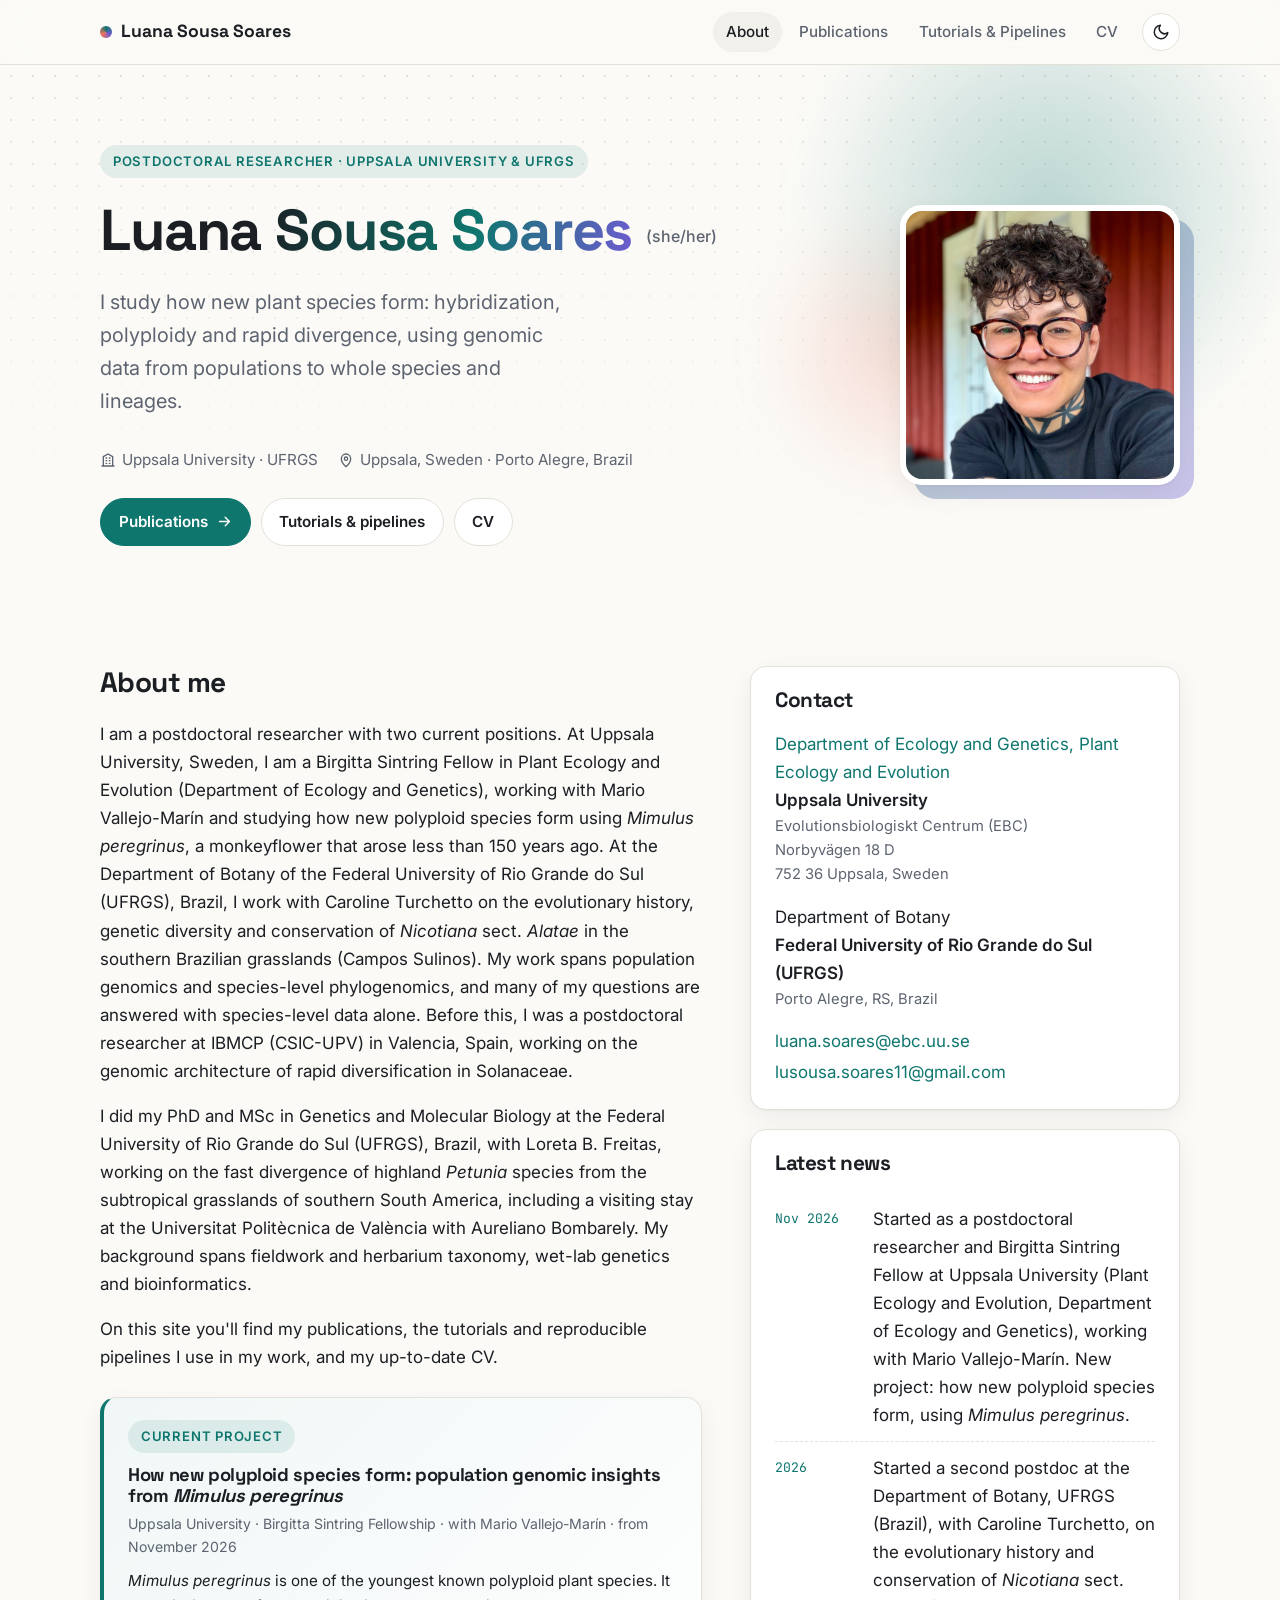
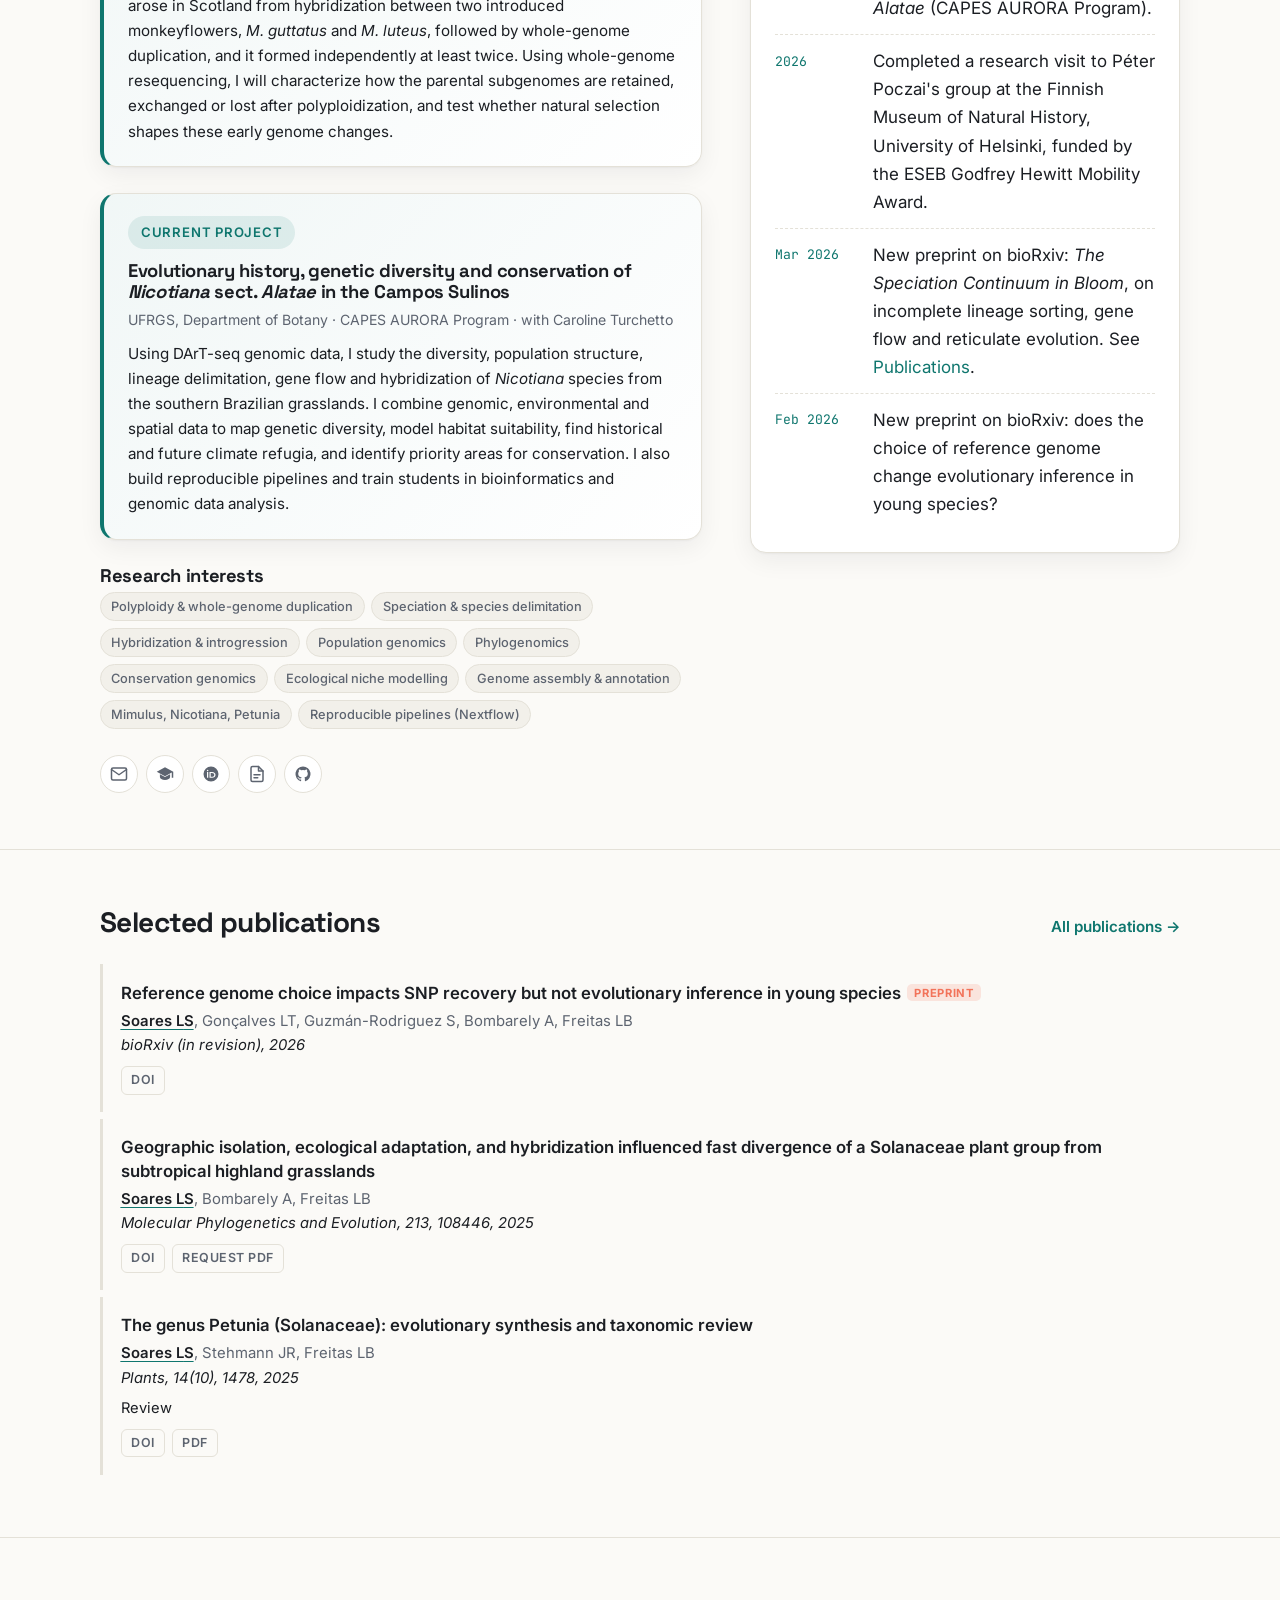
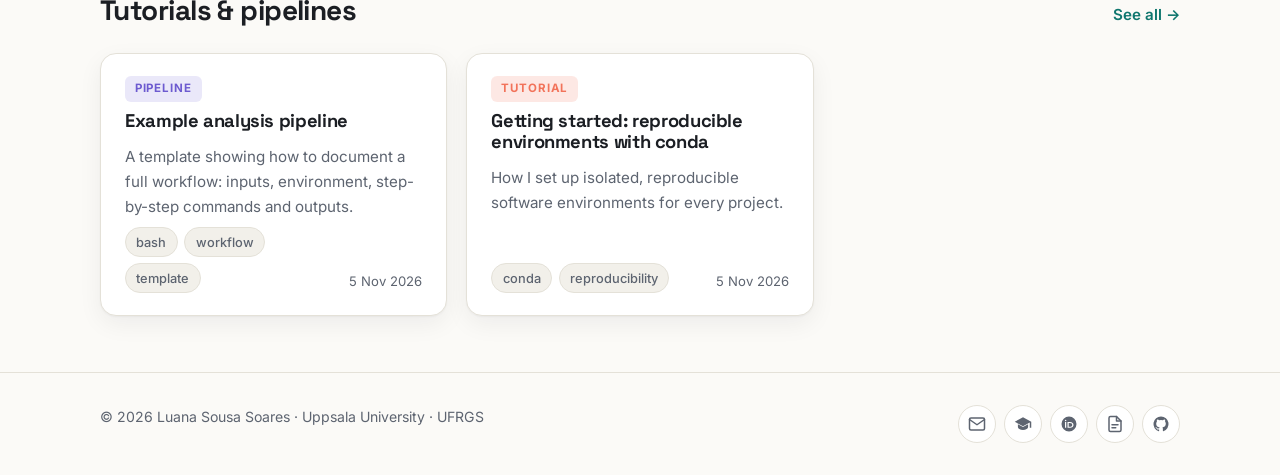
==== index.html @ 5a145ae0 "Move site to root" ====
<!DOCTYPE html>
<html lang="en">
<head>
<title>Luana Sousa Soares · Researcher</title>
<meta name="description" content="Personal research website: publications, tutorials, pipelines and CV.">
<meta charset="utf-8">
<meta name="viewport" content="width=device-width, initial-scale=1">
<link rel="preconnect" href="https://fonts.googleapis.com">
<link rel="preconnect" href="https://fonts.gstatic.com" crossorigin>
<link href="https://fonts.googleapis.com/css2?family=Inter:wght@400;500;600;700&family=JetBrains+Mono:wght@400;500&family=Space+Grotesk:wght@500;700&display=swap" rel="stylesheet">
<link rel="icon" href="assets/img/favicon.svg" type="image/svg+xml">
<link rel="stylesheet" href="assets/css/style.css">
<script src="assets/js/site.js"></script>
</head>
<body data-page="home">
<main>
  <section class="hero"><div class="container" id="hero"></div></section>
  <section class="block"><div class="container two-col" id="about"></div></section>
  <section class="block"><div class="container">
    <div class="section-head"><h2>Selected publications</h2><a href="publications.html">All publications →</a></div>
    <div id="featured-pubs"></div>
  </div></section>
  <section class="block"><div class="container">
    <div class="section-head"><h2>Tutorials &amp; pipelines</h2><a href="tutorials.html">See all →</a></div>
    <div class="grid-cards" id="latest-tuts"></div>
  </div></section>
</main>
</body>
</html>
---- assets/css/style.css ----
/* ==========================================================
   Research website — main stylesheet
   Change the colors below to re-theme the whole site.
   ========================================================== */
:root {
  --accent: #0f766e;        /* deep teal */
  --accent-2: #f2735a;      /* coral */
  --accent-3: #6d5bd0;      /* violet */
  --bg: #fbfaf7;
  --surface: #ffffff;
  --surface-2: #f2f0ea;
  --text: #1b1e23;
  --muted: #5d6470;
  --border: #e4e1d8;
  --shadow: 0 1px 2px rgba(20,20,30,.04), 0 8px 24px rgba(20,20,30,.06);
  --radius: 16px;
  --max: 1080px;
  --font-body: "Inter", system-ui, -apple-system, "Segoe UI", sans-serif;
  --font-display: "Space Grotesk", "Inter", system-ui, sans-serif;
  --font-mono: "JetBrains Mono", ui-monospace, SFMono-Regular, Menlo, monospace;
}
[data-theme="dark"] {
  --accent: #2dd4bf;
  --accent-2: #ff8f78;
  --accent-3: #a497ff;
  --bg: #0e1116;
  --surface: #161a21;
  --surface-2: #1d222b;
  --text: #e8eaee;
  --muted: #9aa3b1;
  --border: #2a303a;
  --shadow: 0 1px 2px rgba(0,0,0,.3), 0 8px 24px rgba(0,0,0,.3);
}

* { box-sizing: border-box; }
html { scroll-behavior: smooth; }
body {
  margin: 0;
  font-family: var(--font-body);
  font-size: 17px;
  line-height: 1.65;
  color: var(--text);
  background: var(--bg);
  -webkit-font-smoothing: antialiased;
  transition: background .25s, color .25s;
}
a { color: var(--accent); text-decoration: none; }
a:hover { text-decoration: underline; text-underline-offset: 3px; }
img { max-width: 100%; display: block; }
h1, h2, h3 { font-family: var(--font-display); line-height: 1.15; letter-spacing: -.02em; }
h1 { font-size: clamp(2.3rem, 5vw, 3.6rem); margin: 0 0 .4em; }
h2 { font-size: 1.75rem; margin: 0 0 .8em; }
h3 { font-size: 1.15rem; margin: 0 0 .3em; }
.container { width: min(var(--max), 100% - 2.5rem); margin-inline: auto; }
.muted { color: var(--muted); }

/* ---------- Nav ---------- */
.nav {
  position: sticky; top: 0; z-index: 50;
  backdrop-filter: saturate(180%) blur(12px);
  background: color-mix(in srgb, var(--bg) 82%, transparent);
  border-bottom: 1px solid var(--border);
}
.nav .container { display: flex; align-items: center; justify-content: space-between; height: 64px; gap: 1rem; }
.brand { font-family: var(--font-display); font-weight: 700; font-size: 1.1rem; color: var(--text); display: flex; align-items: center; gap: .55rem; }
.brand:hover { text-decoration: none; }
.brand-dot { width: 12px; height: 12px; border-radius: 50%; background: conic-gradient(var(--accent), var(--accent-3), var(--accent-2), var(--accent)); }
.nav-links { display: flex; align-items: center; gap: .3rem; }
.nav-links a {
  color: var(--muted); font-weight: 500; font-size: .95rem;
  padding: .45rem .8rem; border-radius: 999px;
}
.nav-links a:hover { color: var(--text); background: var(--surface-2); text-decoration: none; }
.nav-links a.active { color: var(--text); background: var(--surface-2); }
.icon-btn {
  border: 1px solid var(--border); background: var(--surface); color: var(--text);
  width: 38px; height: 38px; border-radius: 50%; cursor: pointer;
  display: inline-grid; place-items: center; margin-left: .4rem;
}
.icon-btn svg { width: 18px; height: 18px; }
.menu-btn { display: none; }
@media (max-width: 760px) {
  .menu-btn { display: inline-grid; }
  .nav-links {
    position: absolute; top: 64px; left: 0; right: 0; flex-direction: column; align-items: stretch;
    background: var(--bg); border-bottom: 1px solid var(--border); padding: .6rem 1.2rem 1rem;
    display: none;
  }
  .nav-links.open { display: flex; }
  .nav-links .icon-btn { align-self: flex-start; margin: .4rem 0 0; }
}

/* ---------- Hero ---------- */
.hero { position: relative; overflow: hidden; padding: 5rem 0 4rem; }
.hero::before {
  content: ""; position: absolute; inset: -40% -10% auto auto; width: 720px; height: 720px;
  background:
    radial-gradient(closest-side, color-mix(in srgb, var(--accent) 28%, transparent), transparent 70%),
    radial-gradient(closest-side at 30% 70%, color-mix(in srgb, var(--accent-2) 22%, transparent), transparent 70%);
  filter: blur(20px); z-index: -1;
}
.hero::after {
  content: ""; position: absolute; inset: 0; z-index: -2;
  background-image: radial-gradient(var(--border) 1px, transparent 1px);
  background-size: 22px 22px;
  mask-image: linear-gradient(to bottom, #000 0%, transparent 85%);
}
.hero-grid { display: grid; grid-template-columns: 1fr 280px; gap: 3.5rem; align-items: center; }
.eyebrow {
  display: inline-flex; align-items: center; gap: .5rem;
  font-size: .82rem; font-weight: 600; letter-spacing: .06em; text-transform: uppercase;
  color: var(--accent); background: color-mix(in srgb, var(--accent) 10%, transparent);
  padding: .35rem .8rem; border-radius: 999px; margin-bottom: 1.2rem;
}
.hero .tagline { font-size: 1.25rem; color: var(--muted); max-width: 36ch; margin: 0 0 1.8rem; }
.hero .name-grad {
  background: linear-gradient(100deg, var(--text) 30%, var(--accent) 70%, var(--accent-3));
  -webkit-background-clip: text; background-clip: text; color: transparent;
}
.photo-wrap { position: relative; }
.photo-wrap img {
  width: 100%; aspect-ratio: 1; object-fit: cover; border-radius: 22px;
  box-shadow: var(--shadow); border: 6px solid var(--surface);
}
.photo-wrap::before {
  content: ""; position: absolute; inset: 14px -14px -14px 14px; z-index: -1;
  border-radius: 22px;
  background: linear-gradient(135deg, var(--accent), var(--accent-3));
  opacity: .35;
}
.meta-row { display: flex; flex-wrap: wrap; gap: .5rem 1.2rem; color: var(--muted); font-size: .95rem; margin-bottom: 1.6rem; }
.meta-row span { display: inline-flex; align-items: center; gap: .4rem; }
.meta-row svg { width: 16px; height: 16px; }
@media (max-width: 760px) {
  .hero { padding: 3rem 0 2.5rem; }
  .hero-grid { grid-template-columns: 1fr; gap: 2rem; }
  .photo-wrap { width: 200px; order: -1; }
}

/* ---------- Buttons & chips ---------- */
.btn-row { display: flex; flex-wrap: wrap; gap: .6rem; }
.btn {
  display: inline-flex; align-items: center; gap: .5rem;
  padding: .65rem 1.1rem; border-radius: 999px; font-weight: 600; font-size: .95rem;
  border: 1px solid var(--border); background: var(--surface); color: var(--text);
  transition: transform .15s, box-shadow .15s, border-color .15s;
}
.btn:hover { text-decoration: none; transform: translateY(-1px); box-shadow: var(--shadow); border-color: var(--accent); }
.btn.primary { background: var(--accent); border-color: var(--accent); color: #fff; }
[data-theme="dark"] .btn.primary { color: #0e1116; }
.btn svg { width: 17px; height: 17px; }
.chip {
  display: inline-block; font-size: .8rem; font-weight: 500; padding: .2rem .65rem; border-radius: 999px;
  background: var(--surface-2); color: var(--muted); border: 1px solid var(--border);
}
.chips { display: flex; flex-wrap: wrap; gap: .4rem; }

/* ---------- Sections & cards ---------- */
section.block { padding: 3.5rem 0; }
section.block + section.block { border-top: 1px solid var(--border); }
.section-head { display: flex; align-items: baseline; justify-content: space-between; gap: 1rem; margin-bottom: 1.6rem; }
.section-head h2 { margin: 0; }
.section-head a { font-weight: 600; font-size: .95rem; }
.two-col { display: grid; grid-template-columns: 1.4fr 1fr; gap: 3rem; }
@media (max-width: 860px) { .two-col { grid-template-columns: 1fr; gap: 2rem; } }
.card {
  background: var(--surface); border: 1px solid var(--border); border-radius: var(--radius);
  padding: 1.4rem 1.5rem; box-shadow: var(--shadow);
}
.grid-cards { display: grid; grid-template-columns: repeat(auto-fill, minmax(300px, 1fr)); gap: 1.2rem; }
a.card { color: inherit; display: flex; flex-direction: column; gap: .5rem; transition: transform .18s, border-color .18s; }
a.card:hover { text-decoration: none; transform: translateY(-3px); border-color: var(--accent); }
.card .kind {
  align-self: flex-start; font-size: .72rem; font-weight: 700; letter-spacing: .08em; text-transform: uppercase;
  padding: .2rem .6rem; border-radius: 6px;
}
.kind.pipeline { background: color-mix(in srgb, var(--accent-3) 14%, transparent); color: var(--accent-3); }
.kind.tutorial { background: color-mix(in srgb, var(--accent-2) 16%, transparent); color: var(--accent-2); }
.card .summary { color: var(--muted); font-size: .95rem; margin: 0; flex: 1; }
.card .foot { display: flex; justify-content: space-between; align-items: flex-end; gap: .6rem; font-size: .82rem; color: var(--muted); }
.card .foot > span { white-space: nowrap; }

/* News */
.news { list-style: none; padding: 0; margin: 0; }
.news li { display: grid; grid-template-columns: 82px 1fr; gap: 1rem; padding: .75rem 0; border-bottom: 1px dashed var(--border); }
.news li:last-child { border-bottom: 0; }
.news .date { font-family: var(--font-mono); font-size: .82rem; color: var(--accent); padding-top: .2rem; }

/* ---------- Publications ---------- */
.page-head { padding: 3.5rem 0 1.5rem; }
.page-head p { color: var(--muted); font-size: 1.1rem; max-width: 60ch; margin: 0; }
.toolbar { display: flex; flex-wrap: wrap; gap: .6rem; align-items: center; margin: 1.5rem 0 1rem; }
.toolbar input {
  flex: 1 1 260px; padding: .65rem 1rem; border-radius: 999px; border: 1px solid var(--border);
  background: var(--surface); color: var(--text); font: inherit; font-size: .95rem;
}
.toolbar input:focus { outline: 2px solid color-mix(in srgb, var(--accent) 40%, transparent); border-color: var(--accent); }
.filter {
  padding: .45rem .9rem; border-radius: 999px; border: 1px solid var(--border); cursor: pointer;
  background: var(--surface); color: var(--muted); font: inherit; font-size: .88rem; font-weight: 500;
}
.filter.on { background: var(--text); color: var(--bg); border-color: var(--text); }
.year-group { margin-top: 2rem; }
.year-label {
  font-family: var(--font-display); font-size: 1.4rem; font-weight: 700; color: var(--muted);
  display: flex; align-items: center; gap: 1rem; margin-bottom: .6rem;
}
.year-label::after { content: ""; flex: 1; height: 1px; background: var(--border); }
.pub { padding: 1.1rem 0 1.1rem 1.1rem; border-left: 3px solid var(--border); margin-bottom: .4rem; transition: border-color .2s; }
.pub:hover { border-left-color: var(--accent); }
.pub .t { font-weight: 600; font-size: 1.05rem; line-height: 1.4; margin-bottom: .2rem; }
.pub .a { color: var(--muted); font-size: .93rem; }
.pub .a .me { color: var(--text); font-weight: 600; text-decoration: underline; text-decoration-color: var(--accent); text-underline-offset: 3px; }
.pub .v { font-style: italic; font-size: .93rem; }
.pub .n { font-size: .92rem; margin: .35rem 0 0; }
.pub .links { display: flex; flex-wrap: wrap; gap: .4rem; margin-top: .55rem; }
.pub .links a {
  font-size: .78rem; font-weight: 600; text-transform: uppercase; letter-spacing: .04em;
  padding: .18rem .6rem; border-radius: 6px; border: 1px solid var(--border); color: var(--muted);
}
.pub .links a:hover { color: var(--accent); border-color: var(--accent); text-decoration: none; }
.badge { font-size: .7rem; font-weight: 700; text-transform: uppercase; letter-spacing: .06em; padding: .1rem .45rem; border-radius: 5px; margin-left: .4rem; vertical-align: 2px; }
.badge.preprint { background: color-mix(in srgb, var(--accent-2) 16%, transparent); color: var(--accent-2); }
.badge.conference { background: color-mix(in srgb, var(--accent-3) 14%, transparent); color: var(--accent-3); }
.badge.thesis { background: var(--surface-2); color: var(--muted); }
.empty { color: var(--muted); padding: 2rem 0; }

/* ---------- Tutorial article ---------- */
.article-wrap { display: grid; grid-template-columns: 1fr 220px; gap: 3rem; padding: 2.5rem 0 4rem; }
@media (max-width: 960px) { .article-wrap { grid-template-columns: 1fr; } .toc { display: none; } }
.back { display: inline-flex; gap: .4rem; align-items: center; font-weight: 600; font-size: .92rem; margin-bottom: 1.5rem; }
.article { min-width: 0; }
.article h1 { font-size: clamp(2rem, 4vw, 2.8rem); }
.article h2 { font-size: 1.5rem; margin-top: 2.2em; padding-top: .4em; }
.article h3 { margin-top: 1.6em; }
.article blockquote {
  margin: 1.4em 0; padding: .9rem 1.2rem; border-radius: 12px;
  background: color-mix(in srgb, var(--accent) 8%, var(--surface)); border-left: 4px solid var(--accent);
}
.article blockquote p { margin: 0; }
.article code { font-family: var(--font-mono); font-size: .86em; background: var(--surface-2); padding: .12em .4em; border-radius: 5px; }
.article pre { position: relative; background: #12161d; color: #e6e9ef; border-radius: 12px; padding: 1.1rem 1.2rem; overflow-x: auto; font-size: .87rem; line-height: 1.55; border: 1px solid #252b36; }
.article pre code, .article pre code.hljs { background: none; padding: 0; color: inherit; font-size: inherit; }
.copy-btn {
  position: absolute; top: .55rem; right: .55rem; font: 600 .72rem var(--font-body); letter-spacing: .04em;
  background: #252b36; color: #c9cfda; border: 0; border-radius: 6px; padding: .3rem .6rem; cursor: pointer; opacity: 0; transition: opacity .15s;
}
.article pre:hover .copy-btn { opacity: 1; }
.article table { width: 100%; border-collapse: collapse; font-size: .93rem; margin: 1.2em 0; display: block; overflow-x: auto; }
.article th, .article td { text-align: left; padding: .55rem .8rem; border-bottom: 1px solid var(--border); }
.article th { background: var(--surface-2); font-weight: 600; }
.article-meta { display: flex; flex-wrap: wrap; gap: .5rem; align-items: center; margin-bottom: 1.5rem; color: var(--muted); font-size: .9rem; }
.toc { position: sticky; top: 90px; align-self: start; font-size: .88rem; }
.toc strong { display: block; font-size: .75rem; text-transform: uppercase; letter-spacing: .08em; color: var(--muted); margin-bottom: .6rem; }
.toc a { display: block; color: var(--muted); padding: .25rem 0 .25rem .8rem; border-left: 2px solid var(--border); }
.toc a:hover { color: var(--accent); border-left-color: var(--accent); text-decoration: none; }

/* ---------- CV ---------- */
.cv-section { margin-bottom: 2.6rem; }
.cv-section h2 { font-size: 1.3rem; display: flex; align-items: center; gap: .7rem; }
.cv-section h2::before { content: ""; width: 10px; height: 10px; border-radius: 3px; background: var(--accent); transform: rotate(45deg); }
.cv-item { display: grid; grid-template-columns: 150px 1fr; gap: 1.2rem; padding: .7rem 0; border-bottom: 1px solid var(--border); }
.cv-item:last-child { border-bottom: 0; }
.cv-item .when { font-family: var(--font-mono); font-size: .85rem; color: var(--muted); padding-top: .15rem; }
.cv-item .what { font-weight: 600; }
.cv-item .where { color: var(--muted); }
.cv-item .details { font-size: .93rem; margin-top: .15rem; }
@media (max-width: 600px) { .cv-item { grid-template-columns: 1fr; gap: .1rem; } }

/* ---------- Footer ---------- */
footer { border-top: 1px solid var(--border); padding: 2rem 0; color: var(--muted); font-size: .88rem; }
footer .container { display: flex; flex-wrap: wrap; justify-content: space-between; gap: 1rem; }
.social { display: flex; gap: .5rem; }
.social a {
  width: 38px; height: 38px; display: inline-grid; place-items: center; border-radius: 50%;
  border: 1px solid var(--border); color: var(--muted); background: var(--surface);
}
.social a:hover { color: var(--accent); border-color: var(--accent); }
.social svg { width: 18px; height: 18px; }

/* ---------- Print (CV page prints nicely) ---------- */
@media print {
  .nav, footer, .no-print { display: none !important; }
  body { background: #fff; color: #000; font-size: 12pt; }
  .card { box-shadow: none; }
}

/* Fade-in */
.reveal { opacity: 0; transform: translateY(10px); animation: rise .6s ease forwards; }
@keyframes rise { to { opacity: 1; transform: none; } }
@media (prefers-reduced-motion: reduce) { .reveal { animation: none; opacity: 1; transform: none; } html { scroll-behavior: auto; } }

.pronouns { font-family: var(--font-body); font-size: 1rem; font-weight: 500; color: var(--muted); letter-spacing: 0; vertical-align: middle; white-space: nowrap; }
.project-card { margin: 1.6rem 0; border-left: 4px solid var(--accent); background: linear-gradient(135deg, color-mix(in srgb, var(--accent) 6%, var(--surface)), var(--surface)); }
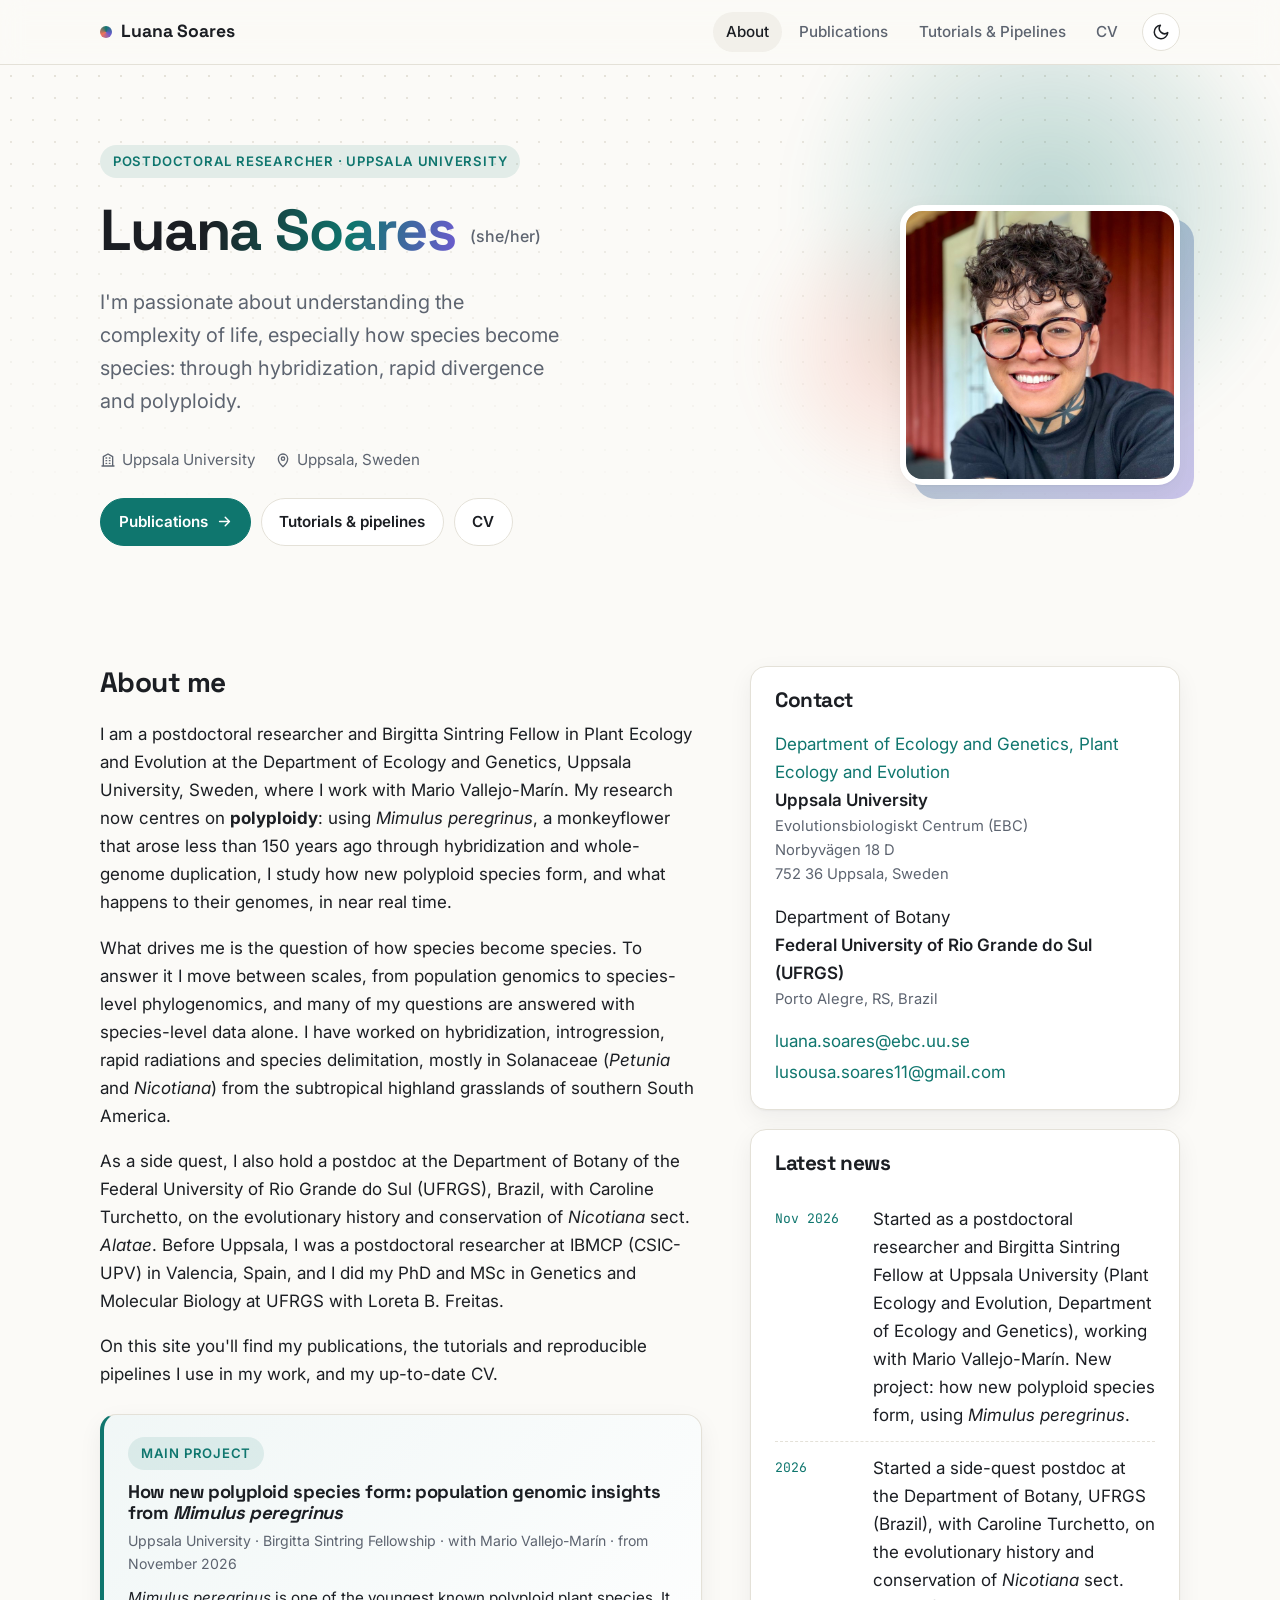
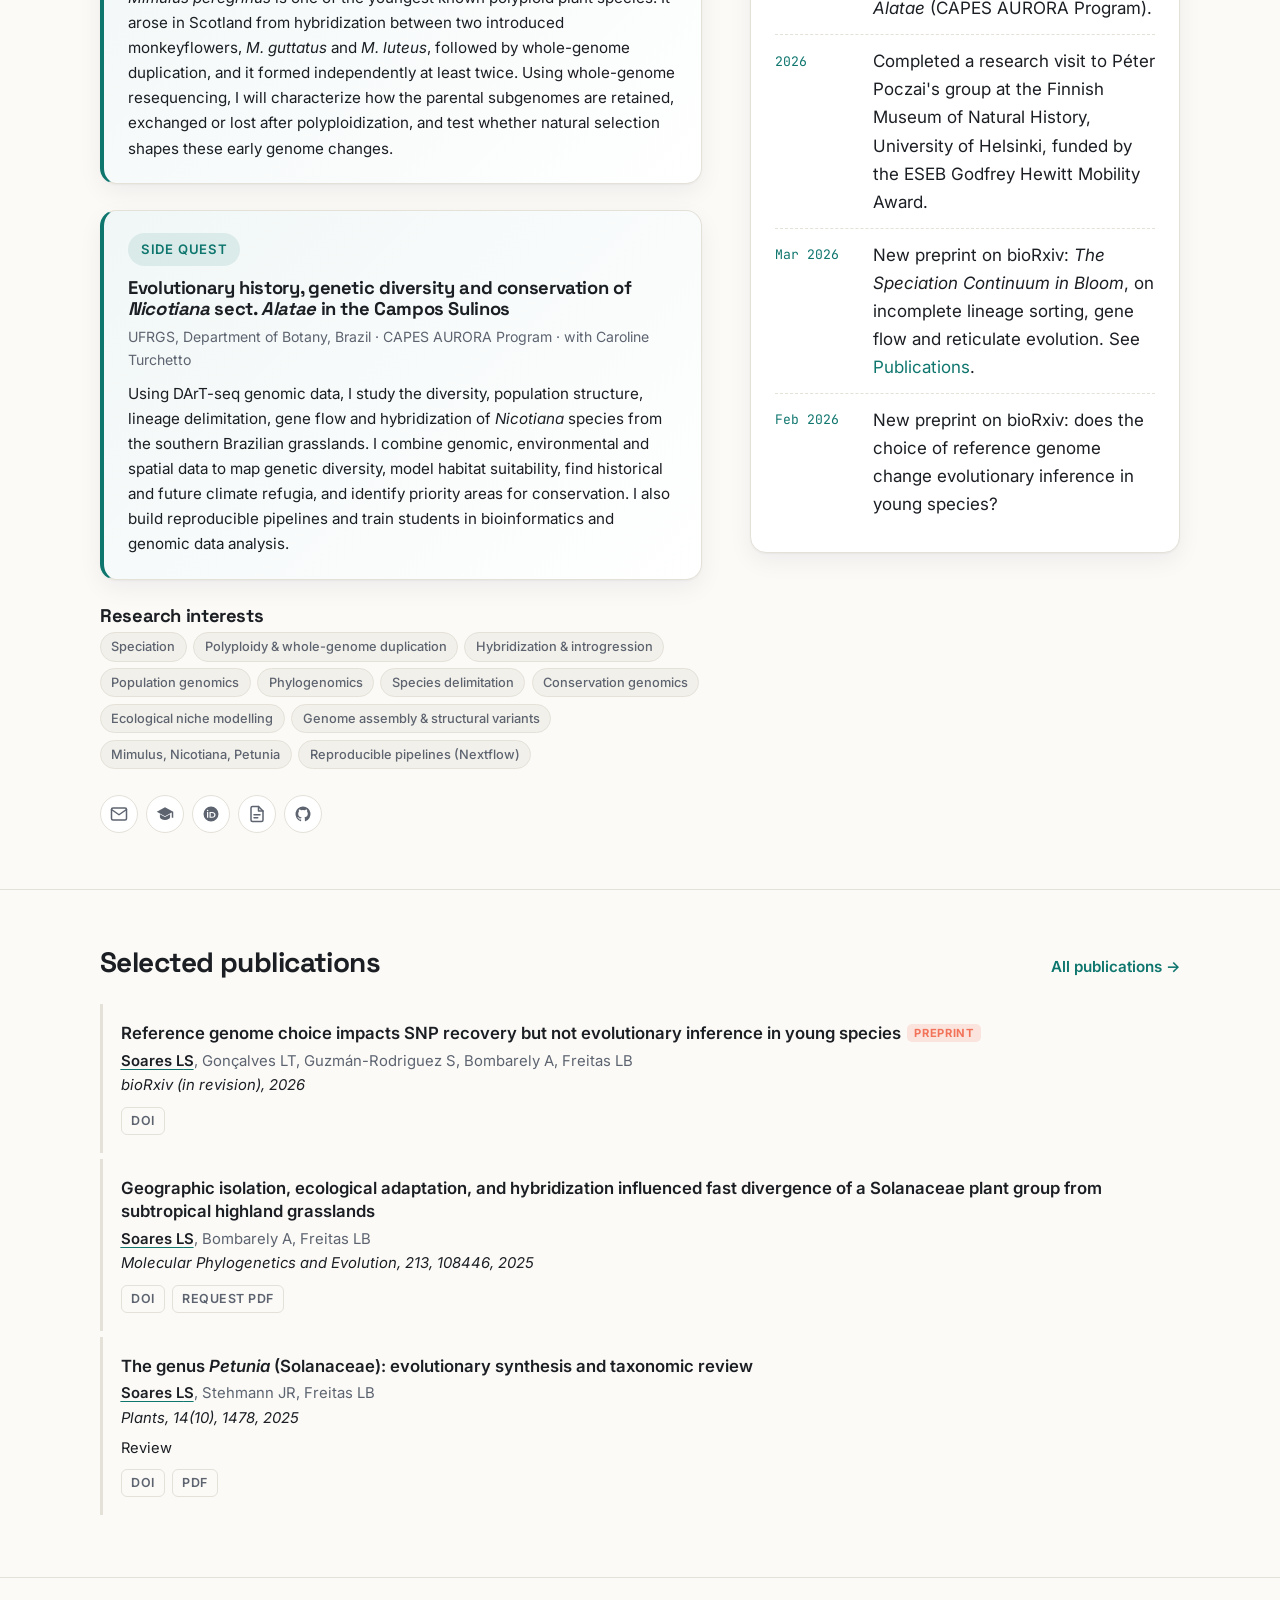
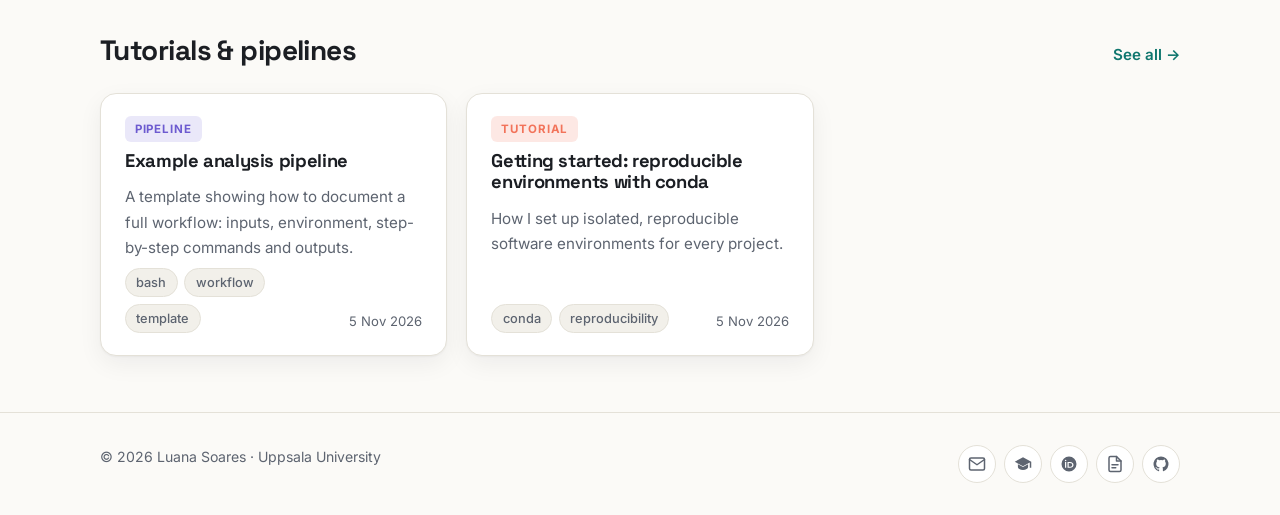
==== commit 889511ab: "Update profile, bio, side quest and courses Co-Authored-By: Claude Opus 5.5 <noreply@anthropic.com> " ====
--- a/index.html
+++ b/index.html
@@ -1,7 +1,7 @@
 <!DOCTYPE html>
 <html lang="en">
 <head>
-<title>Luana Sousa Soares · Researcher</title>
+<title>Luana Soares · Researcher</title>
 <meta name="description" content="Personal research website: publications, tutorials, pipelines and CV.">
 <meta charset="utf-8">
 <meta name="viewport" content="width=device-width, initial-scale=1">
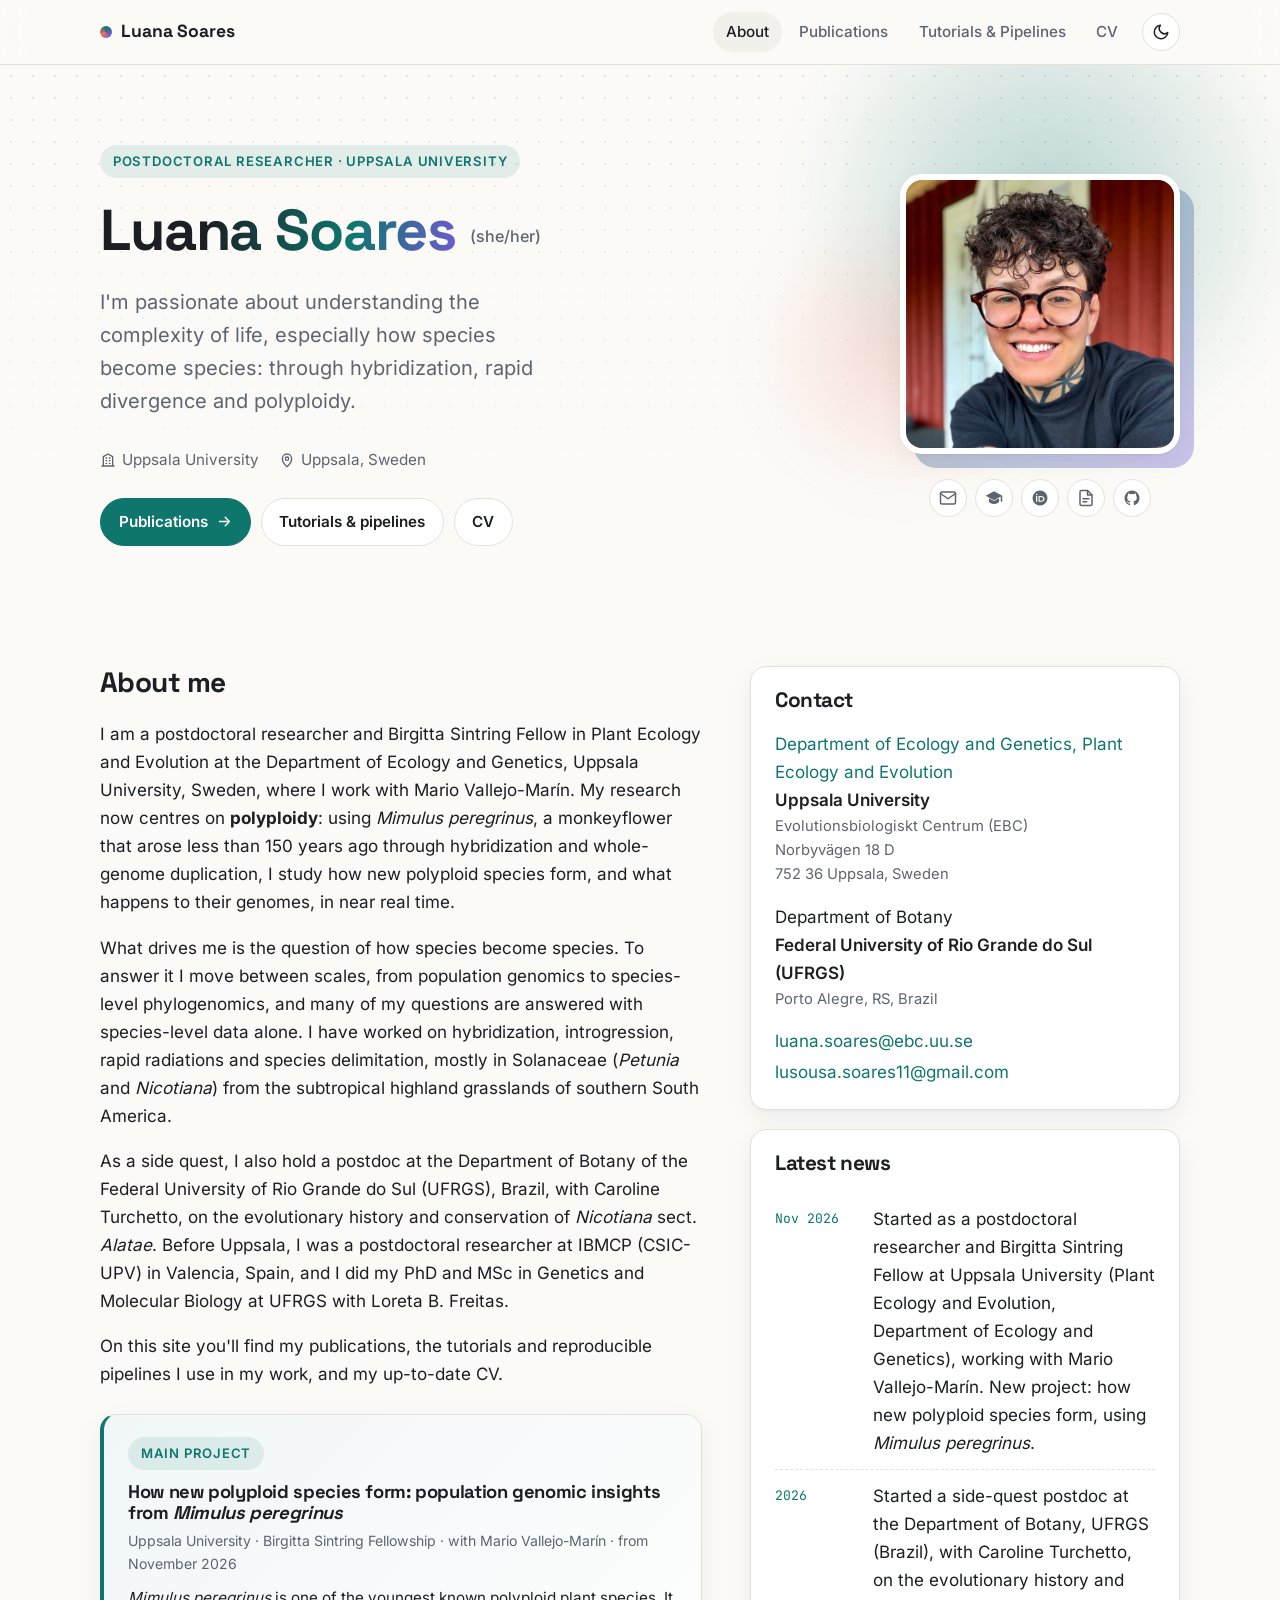
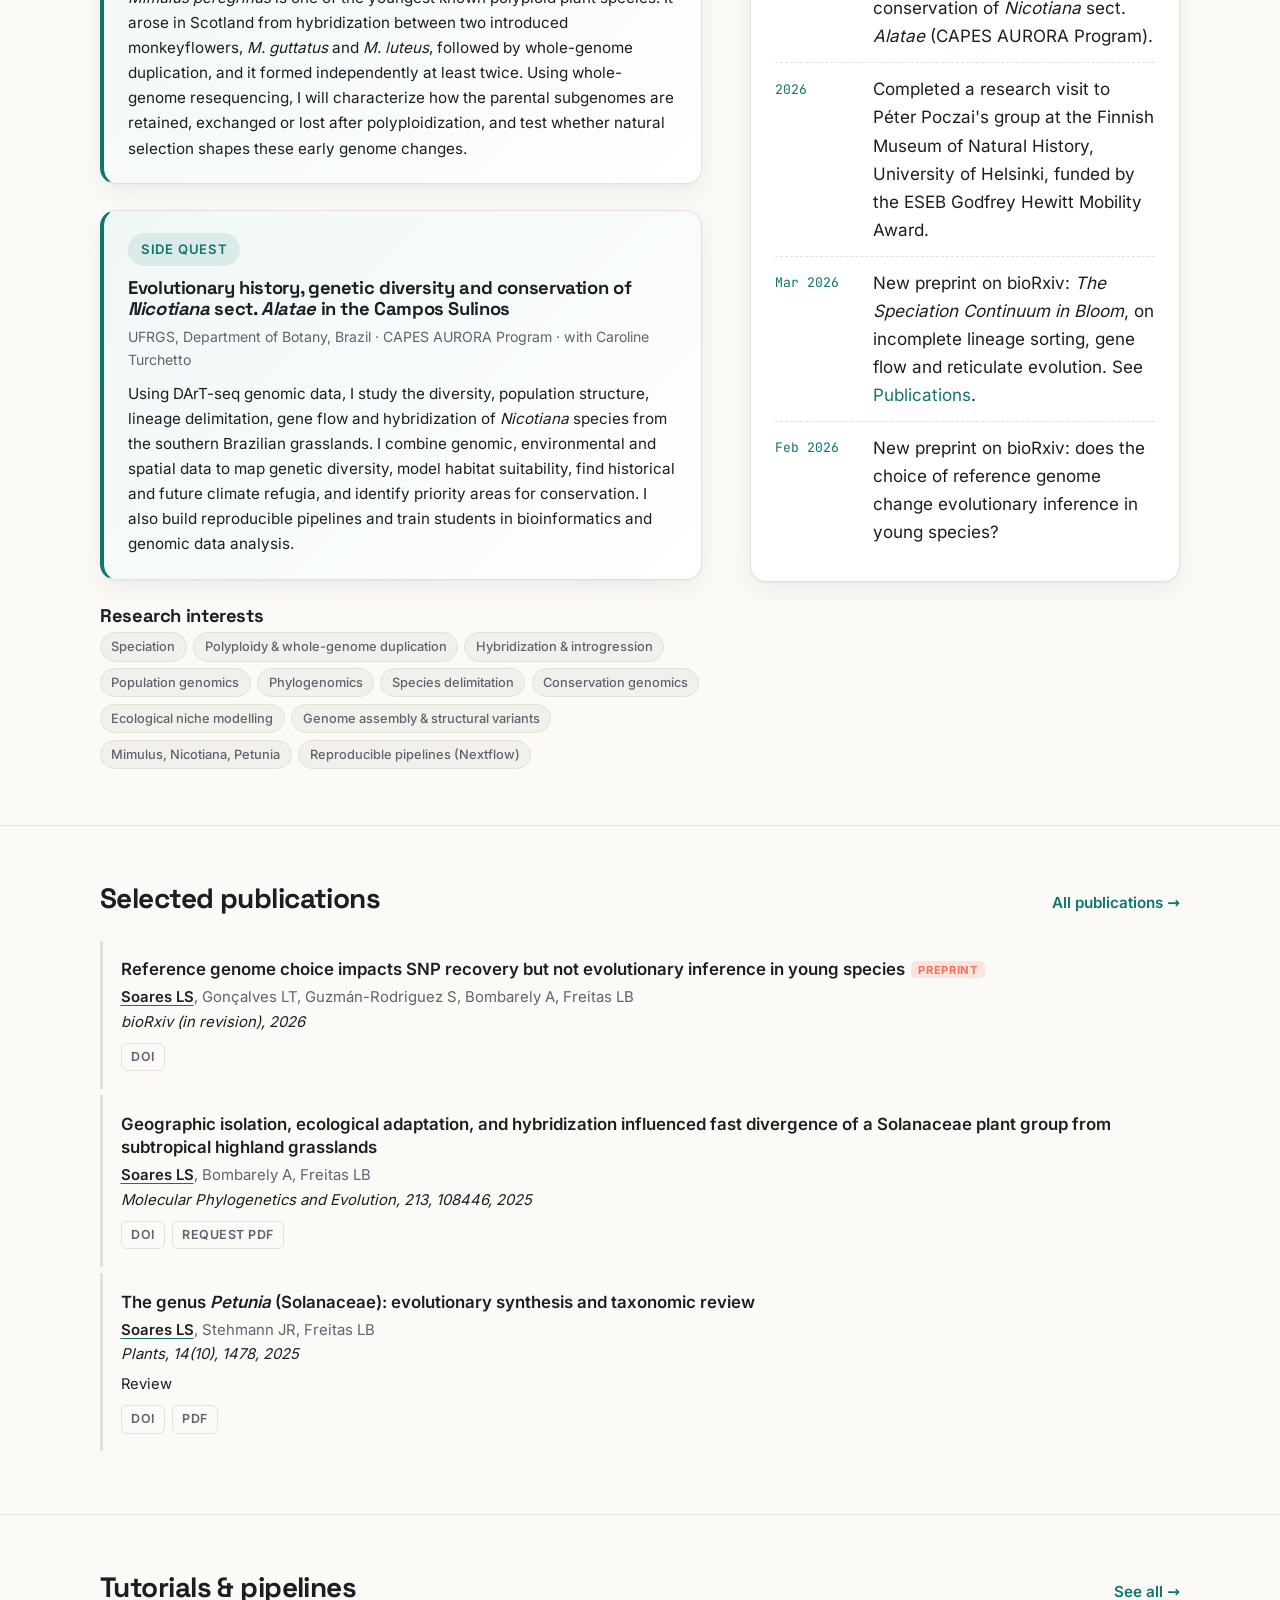
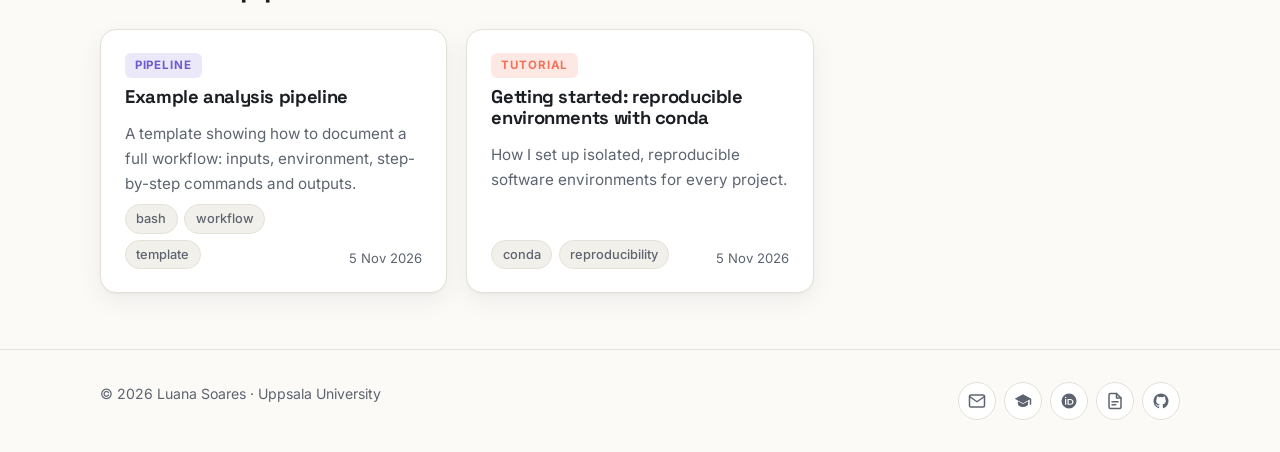
==== commit 6b3888b9: "Add social icons under photo, CV PDF and local fonts Co-Authored-By: Claude Opus 5.5 <noreply@anthro" ====
--- a/index.html
+++ b/index.html
@@ -5,9 +5,6 @@
 <meta name="description" content="Personal research website: publications, tutorials, pipelines and CV.">
 <meta charset="utf-8">
 <meta name="viewport" content="width=device-width, initial-scale=1">
-<link rel="preconnect" href="https://fonts.googleapis.com">
-<link rel="preconnect" href="https://fonts.gstatic.com" crossorigin>
-<link href="https://fonts.googleapis.com/css2?family=Inter:wght@400;500;600;700&family=JetBrains+Mono:wght@400;500&family=Space+Grotesk:wght@500;700&display=swap" rel="stylesheet">
 <link rel="icon" href="assets/img/favicon.svg" type="image/svg+xml">
 <link rel="stylesheet" href="assets/css/style.css">
 <script src="assets/js/site.js"></script>
--- a/assets/css/style.css
+++ b/assets/css/style.css
@@ -2,6 +2,16 @@
    Research website — main stylesheet
    Change the colors below to re-theme the whole site.
    ========================================================== */
+/* Fonts (bundled locally) */
+@font-face { font-family: "Inter"; font-style: normal; font-weight: 400; font-display: swap; src: url("../fonts/inter-latin-400-normal.woff2") format("woff2"); }
+@font-face { font-family: "Inter"; font-style: normal; font-weight: 500; font-display: swap; src: url("../fonts/inter-latin-500-normal.woff2") format("woff2"); }
+@font-face { font-family: "Inter"; font-style: normal; font-weight: 600; font-display: swap; src: url("../fonts/inter-latin-600-normal.woff2") format("woff2"); }
+@font-face { font-family: "Inter"; font-style: normal; font-weight: 700; font-display: swap; src: url("../fonts/inter-latin-700-normal.woff2") format("woff2"); }
+@font-face { font-family: "Space Grotesk"; font-style: normal; font-weight: 500; font-display: swap; src: url("../fonts/space-grotesk-latin-500-normal.woff2") format("woff2"); }
+@font-face { font-family: "Space Grotesk"; font-style: normal; font-weight: 700; font-display: swap; src: url("../fonts/space-grotesk-latin-700-normal.woff2") format("woff2"); }
+@font-face { font-family: "JetBrains Mono"; font-style: normal; font-weight: 400; font-display: swap; src: url("../fonts/jetbrains-mono-latin-400-normal.woff2") format("woff2"); }
+@font-face { font-family: "JetBrains Mono"; font-style: normal; font-weight: 500; font-display: swap; src: url("../fonts/jetbrains-mono-latin-500-normal.woff2") format("woff2"); }
+
 :root {
   --accent: #0f766e;        /* deep teal */
   --accent-2: #f2735a;      /* coral */
@@ -292,3 +302,42 @@
 
 .pronouns { font-family: var(--font-body); font-size: 1rem; font-weight: 500; color: var(--muted); letter-spacing: 0; vertical-align: middle; white-space: nowrap; }
 .project-card { margin: 1.6rem 0; border-left: 4px solid var(--accent); background: linear-gradient(135deg, color-mix(in srgb, var(--accent) 6%, var(--surface)), var(--surface)); }
+
+/* ---------- Social icons under the profile photo ---------- */
+.photo-col { display: flex; flex-direction: column; align-items: center; gap: 1.6rem; }
+.photo-col .photo-wrap { width: 100%; }
+.photo-col .social { justify-content: center; flex-wrap: wrap; }
+@media (max-width: 760px) { .photo-col { order: -1; align-items: flex-start; } .photo-col .photo-wrap { width: 200px; } }
+
+/* ---------- CV: print-only parts ---------- */
+.print-only { display: none; }
+.cv-print-head h1 { font-size: 26pt; margin: 0 0 2pt; }
+.cv-print-head .sub { font-size: 11pt; color: #333; margin: 0 0 6pt; }
+.cv-print-head .contact { font-size: 9pt; color: #333; line-height: 1.5; }
+.cv-print-head .contact a { color: #0f766e; }
+.cv-pubs-list { margin: 0; padding-left: 1.2em; }
+.cv-pubs-list li { margin-bottom: .45rem; font-size: .93rem; }
+.cv-pubs-list .me { font-weight: 700; text-decoration: none; }
+
+@media print {
+  @page { size: A4; margin: 14mm 15mm 14mm; }
+  .print-only { display: block; }
+  .page-head { display: none !important; }
+  html, body { font-size: 9.5pt; line-height: 1.42; background: #fff !important; color: #111 !important; }
+  [data-theme="dark"] { --text: #111; --muted: #444; --border: #ddd; --accent: #0f766e; --surface-2: #f2f2f2; }
+  main.container { width: 100%; }
+  #cv-body { padding: 0 !important; }
+  .cv-print-head { border-bottom: 2px solid #0f766e; padding-bottom: 8pt; margin-bottom: 12pt; }
+  .cv-section { margin-bottom: 12pt; }
+  .cv-pubs { break-before: page; }
+  .cv-sub { break-after: avoid; }
+  .cv-section h2 { font-size: 12.5pt; margin: 0 0 4pt; break-after: avoid; color: #0f766e; }
+  .cv-item { grid-template-columns: 26mm 1fr; gap: 4mm; padding: 3.5pt 0; break-inside: avoid; }
+  .cv-item .when { font-size: 8pt; color: #555; }
+  .cv-item .details { font-size: 8.8pt; color: #222; }
+  .cv-pubs-list li { font-size: 8.6pt; margin-bottom: 2pt; line-height: 1.38; break-inside: avoid; }
+  .cv-sub { font-size: 9.5pt; font-weight: 700; margin: 6pt 0 3pt; }
+  a { color: inherit; text-decoration: none; }
+}
+.cv-print-top { display: flex; justify-content: space-between; align-items: baseline; gap: 1rem; }
+.cv-upd { font-size: 9pt; color: #555; white-space: nowrap; }
